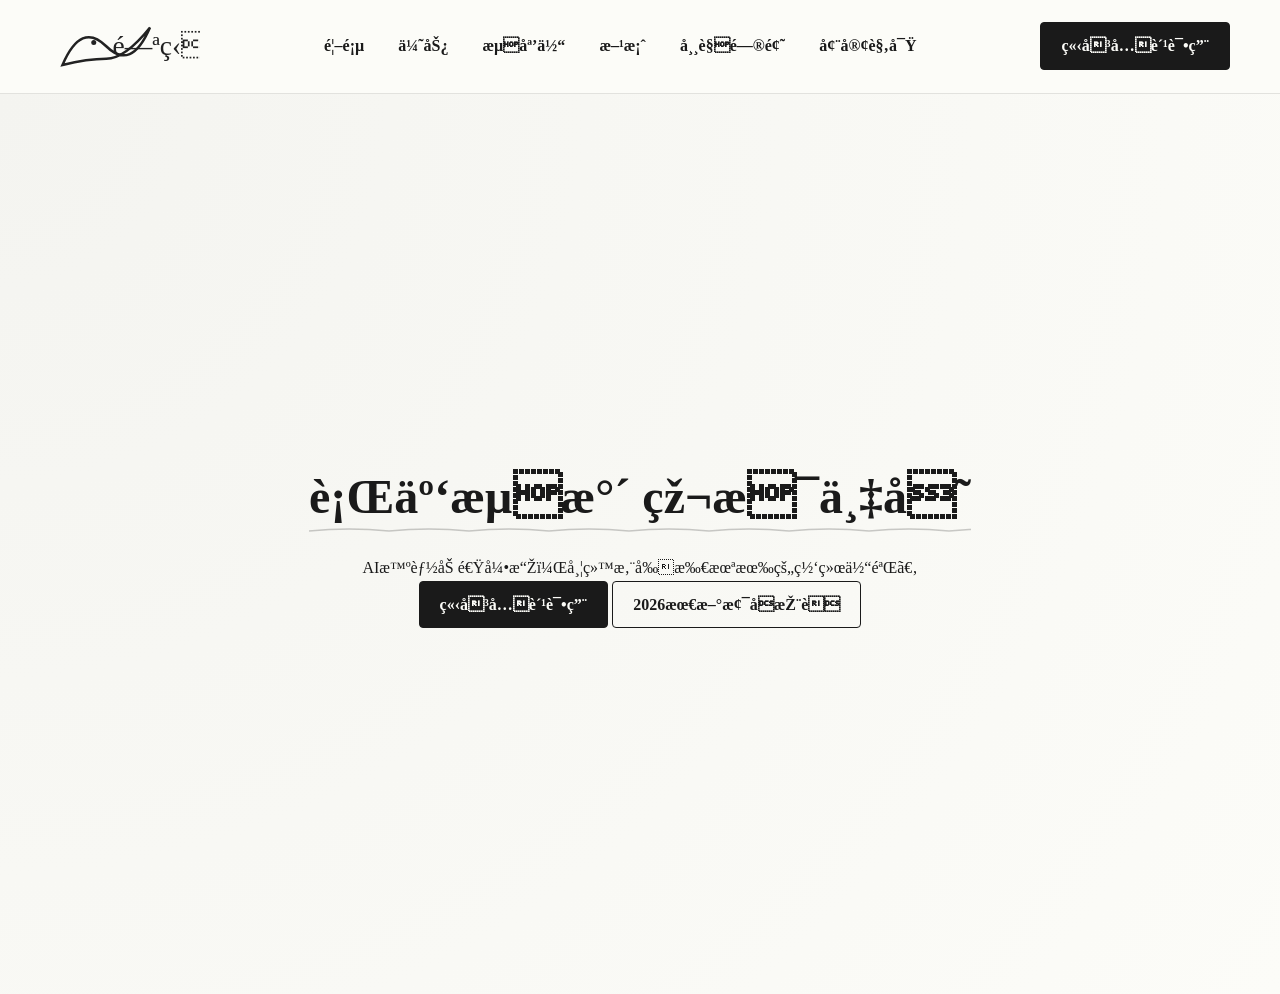
==== index.html @ aa559564 "Initial commit for shanhucloud.mom" ====
﻿<!DOCTYPE html>
<html lang="zh-CN">
<head>
    <meta charset="UTF-8">
    <meta name="viewport" content="width=device-width, initial-scale=1.0">
    <title>闪狐云 - 智能加速引擎 | 流媒体解锁与数字游民加速的高口碑机场</title>
    <meta name="description" content="闪狐云提供行云流水般的网络体验。作为高口碑机场，我们专注流媒体解锁与数字游民加速，融合水墨艺术风格，带来极简且稳定的智能加速服务。">
    <meta name="keywords" content="流媒体解锁, 数字游民加速, 高口碑机场, 闪狐云, AI智能加速, 网络加速器">
    <meta property="og:title" content="闪狐云 - 智能加速引擎 | 流媒体解锁与数字游民加速的高口碑机场">
    <meta property="og:description" content="闪狐云提供行云流水般的网络体验。专注流媒体解锁与数字游民加速，带来极简稳定的智能加速服务。">
    <meta property="og:type" content="website">
    <meta property="og:url" content="https://shanhucloud.mom/">
    <meta property="og:site_name" content="闪狐云">
    <link rel="stylesheet" href="style.css">
    <script type="application/ld+json">
    {
      "@context": "https://schema.org",
      "@type": "Product",
      "name": "闪狐云 - 智能加速引擎",
      "description": "行云流水般的网络体验，专注流媒体解锁与数字游民加速的高口碑机场。",
      "brand": {
        "@type": "Brand",
        "name": "闪狐云"
      },
      "offers": {
        "@type": "AggregateOffer",
        "lowPrice": "15.00",
        "highPrice": "50.00",
        "priceCurrency": "CNY"
      }
    }
    </script>
</head>
<body>
    <header class="sticky-nav">
        <div class="logo">
            <svg viewBox="0 0 120 50" class="ink-logo" xmlns="http://www.w3.org/2000/svg" role="img" aria-label="闪狐云 Logo">
                <path d="M10,40 Q25,5 45,25 T80,10 Q60,35 45,35 T10,40 Z" fill="none" stroke="#222" stroke-width="2" class="brush-stroke"/>
                <circle cx="35" cy="22" r="2" fill="#222"/>
                <text x="50" y="32" font-family="'STZhongsong', serif" font-size="22" fill="#222">é—ªç‹äº‘</text>
            </svg>
        </div>
        <nav>
            <a href="#hero">é¦–é¡µ</a>
            <a href="#advantages">ä¼˜åŠ¿</a>
            <a href="#streaming">æµåª’ä½“</a>
            <a href="#pricing">æ–¹æ¡ˆ</a>
            <a href="#faq">å¸¸è§é—®é¢˜</a>
            <a href="blog.html">å¢¨å®¢è§‚å¯Ÿ</a>
        </nav>
        <a href="https://ww012.twilightaff.com/#/?code=A56DH1Af" rel="nofollow" target="_blank" class="btn primary-btn">ç«‹å³å…è´¹è¯•ç”¨</a>
    </header>

    <main class="scroll-container">
        <section id="hero" class="scroll-section ink-bg-1">
            <div class="content">
                <h1 class="ink-title">è¡Œäº‘æµæ°´ çž¬æ¯ä¸‡å˜</h1>
                <p>AIæ™ºèƒ½åŠ é€Ÿå¼•æ“Žï¼Œå¸¦ç»™æ‚¨å‰æ‰€æœªæœ‰çš„ç½‘ç»œä½“éªŒã€‚</p>
                <div class="hero-actions">
                    <a href="https://ww012.twilightaff.com/#/?code=A56DH1Af" rel="nofollow" target="_blank" class="btn primary-btn large">ç«‹å³å…è´¹è¯•ç”¨</a>
                    <a href="https://tizilab.net/" target="_blank" class="btn outline-btn">2026æœ€æ–°æ¢¯å­æŽ¨è</a>
                </div>
            </div>
        </section>

        <section id="advantages" class="scroll-section">
            <h2 class="ink-title">æ ¸å¿ƒä¼˜åŠ¿</h2>
            <div class="card-grid">
                <div class="card">
                    <svg viewBox="0 0 24 24" class="ink-icon" role="img" aria-label="核心优势图标"><path d="M12 2 L22 20 L2 20 Z" fill="none" stroke="#222" stroke-width="1.5"/></svg>
                    <h3>AIæ™ºèƒ½åŠ é€Ÿå¼•æ“Ž</h3>
                    <p>åŠ¨æ€è·¯ç”±ï¼Œæ™ºèƒ½é¿å µï¼Œå¦‚æ°´é“¶æ³»åœ°èˆ¬æµç•…ã€‚</p>
                </div>
                <div class="card">
                    <svg viewBox="0 0 24 24" class="ink-icon" role="img" aria-label="稳定连接图标"><path d="M12 22 C6 22 2 17 2 12 C2 7 6 2 12 2 C18 2 22 7 22 12" fill="none" stroke="#222" stroke-width="1.5"/></svg>
                    <h3>åšå¦‚ç£çŸ³çš„ç¨³å®šè¿žæŽ¥</h3>
                    <p>å¤šèŠ‚ç‚¹å†—ä½™ï¼Œæ— æƒ§é£Žæµªï¼Œæ—¶åˆ»åœ¨çº¿ã€‚</p>
                </div>
                <div class="card">
                    <svg viewBox="0 0 24 24" class="ink-icon" role="img" aria-label="极简无痕图标"><path d="M4 4 L20 20 M20 4 L4 20" fill="none" stroke="#222" stroke-width="1.5"/></svg>
                    <h3>æžç®€æ— ç—•</h3>
                    <p>åŒ–ç¹ä¸ºç®€ï¼Œæ— éœ€ç¹çé…ç½®ï¼Œä¸€é”®å¯ç¨‹ã€‚</p>
                </div>
            </div>
        </section>

        <section id="streaming" class="scroll-section ink-bg-2">
            <h2 class="ink-title">æµåª’ä½“ä¸ŽAIæ”¯æŒ</h2>
            <div class="card-grid">
                <div class="card"><h3>é«˜æ¸…æµåª’ä½“è§£é”</h3><p>4Kç§’å¼€ï¼Œæ”¯æŒå…¨çƒä¸»æµè§†é¢‘å¹³å°ï¼Œä¸æ»‘æ— å¡é¡¿ã€‚</p></div>
                <div class="card"><h3>AIGC æžé€Ÿå“åº”</h3><p>ä¸“çº¿ç›´è¾¾ ChatGPT / Midjourneyï¼Œåˆ›ä½œå¿«äººä¸€æ­¥ã€‚</p></div>
                <div class="card"><h3>ä½Žå»¶è¿Ÿç”µç«žç½‘ç»œ</h3><p>UDPè½¬å‘ä¼˜åŒ–ï¼Œä¸ºæ‚¨æä¾›æžè‡´ç«žæŠ€ä½“éªŒã€‚</p></div>
            </div>
        </section>

        <section id="pricing" class="scroll-section">
            <h2 class="ink-title">æ–¹æ¡ˆä¸Žä»·æ ¼</h2>
            <div class="pricing-table">
                <div class="price-col">
                    <h3>è½»é‡å¦‚é£Ž</h3>
                    <div class="price">Â¥15<span>/æœˆ</span></div>
                    <ul><li>100GB æµé‡</li><li>åŸºç¡€èŠ‚ç‚¹</li><li>2å°è®¾å¤‡</li></ul>
                    <a href="https://ww012.twilightaff.com/#/?code=A56DH1Af" rel="nofollow" target="_blank" class="btn outline-btn">é€‰æ‹©æ­¤æ–¹æ¡ˆ</a>
                </div>
                <div class="price-col featured">
                    <h3>è¡Œäº‘æµæ°´</h3>
                    <div class="price">Â¥25<span>/æœˆ</span></div>
                    <ul><li>300GB æµé‡</li><li>AIåŠ é€Ÿå¼•æ“Ž</li><li>5å°è®¾å¤‡</li></ul>
                    <a href="https://ww012.twilightaff.com/#/?code=A56DH1Af" rel="nofollow" target="_blank" class="btn primary-btn">é€‰æ‹©æ­¤æ–¹æ¡ˆ</a>
                </div>
                <div class="price-col">
                    <h3>åšå¦‚ç£çŸ³</h3>
                    <div class="price">Â¥50<span>/æœˆ</span></div>
                    <ul><li>æ— é™æµé‡</li><li>ä¸“çº¿ç›´è¾¾</li><li>10å°è®¾å¤‡</li></ul>
                    <a href="https://ww012.twilightaff.com/#/?code=A56DH1Af" rel="nofollow" target="_blank" class="btn outline-btn">é€‰æ‹©æ­¤æ–¹æ¡ˆ</a>
                </div>
            </div>
        </section>

        <section id="faq" class="scroll-section ink-bg-1">
            <h2 class="ink-title">å¸¸è§é—®é¢˜</h2>
            <div class="faq-list">
                <div class="faq-item">
                    <h4>æ”¯æŒå“ªäº›è®¾å¤‡ï¼Ÿ</h4><p>å…¨å¹³å°æ”¯æŒï¼ŒåŒ…æ‹¬ Windows, macOS, iOS, Android ç­‰ã€‚</p>
                </div>
                <div class="faq-item">
                    <h4>æ˜¯å¦æä¾›é€€æ¬¾ï¼Ÿ</h4><p>æˆ‘ä»¬æä¾›3å¤©æ— ç†ç”±é€€æ¬¾ï¼Œè®©æ‚¨æ— å¿§ä½“éªŒã€‚</p>
                </div>
                <div class="faq-item">
                    <h4>è¿žæŽ¥ä¸ç¨³å®šæ€Žä¹ˆåŠžï¼Ÿ</h4><p>AIæ™ºèƒ½åŠ é€Ÿå¼•æ“Žä¼šè‡ªåŠ¨ä¸ºæ‚¨åˆ‡æ¢è‡³æœ€ä½³è·¯çº¿ã€‚</p>
                </div>
            </div>
        </section>

        <section id="testimonials" class="scroll-section">
            <h2 class="ink-title">ç”¨æˆ·è¯„ä»·</h2>
            <div class="card-grid">
                <div class="card"><p>"å¦‚è¯—å¦‚ç”»çš„ä½“éªŒï¼Œç½‘é€Ÿå¿«å¾—åƒé£žä¸€æ ·ã€‚"</p><span>- æŽå…ˆç”Ÿ</span></div>
                <div class="card"><p>"çœ‹è§†é¢‘ä¸å†å¡é¡¿ï¼Œåšå¦‚ç£çŸ³çš„ç¨³å®šã€‚"</p><span>- çŽ‹å¥³å£«</span></div>
                <div class="card"><p>"æ°´å¢¨é£Žçš„ç•Œé¢è®©äººå¿ƒç”Ÿå®é™ï¼Œéžå¸¸æ£’çš„è®¾è®¡ã€‚"</p><span>- å¼ å¼€å‘è€…</span></div>
            </div>
        </section>

        <footer class="scroll-section footer">
            <nav class="footer-nav">
                <a href="sitemap.html">ç½‘ç«™åœ°å›¾</a>
                <a href="about.html">å…³äºŽæˆ‘ä»¬</a>
                <a href="terms.html">æœåŠ¡æ¡æ¬¾</a>
                <a href="privacy.html">éšç§æ”¿ç­–</a>
            </nav>
            <p class="copyright">Â© 2026 é—ªç‹äº‘. All rights reserved.</p>
        </footer>
    </main>
</body>
</html>
---- style.css ----
:root {
    --ink-black: #1a1a1a;
    --ink-gray: #4a4a4a;
    --ink-light: #f4f4f0;
    --paper: #fcfcf8;
    --accent: #5e1313;
}
* { margin: 0; padding: 0; box-sizing: border-box; }
body {
    font-family: "STZhongsong", "SimSun", serif;
    background-color: var(--paper);
    color: var(--ink-black);
    line-height: 1.6;
    overflow-x: hidden;
}
.sticky-nav {
    position: sticky;
    top: 0;
    z-index: 1000;
    display: flex;
    justify-content: space-between;
    align-items: center;
    padding: 15px 50px;
    background: rgba(252, 252, 248, 0.9);
    backdrop-filter: blur(10px);
    border-bottom: 1px solid rgba(0,0,0,0.1);
}
.sticky-nav nav a {
    margin: 0 15px;
    text-decoration: none;
    color: var(--ink-black);
    font-weight: bold;
    position: relative;
}
.btn {
    text-decoration: none;
    padding: 10px 20px;
    border-radius: 4px;
    display: inline-block;
    transition: all 0.3s ease;
    font-weight: bold;
}
.primary-btn {
    background: var(--ink-black);
    color: var(--paper);
    border: 1px solid var(--ink-black);
}
.primary-btn:hover { background: var(--accent); border-color: var(--accent); }
.outline-btn {
    background: transparent;
    color: var(--ink-black);
    border: 1px solid var(--ink-black);
}
.outline-btn:hover { background: var(--ink-light); }
.text-btn { color: var(--accent); text-decoration: underline; padding: 10px; }

/* Scroll Snapping Container */
.scroll-container {
    height: 100vh;
    overflow-y: scroll;
    scroll-snap-type: y mandatory;
}
.scroll-section {
    height: 100vh;
    scroll-snap-align: start;
    display: flex;
    flex-direction: column;
    justify-content: center;
    align-items: center;
    padding: 20px;
    text-align: center;
}

/* Typography & Theming */
.ink-title {
    font-size: 3rem;
    margin-bottom: 20px;
    position: relative;
    display: inline-block;
}
.ink-title::after {
    content: '';
    position: absolute;
    bottom: 0; left: 0; width: 100%; height: 8px;
    background: url('data:image/svg+xml;utf8,<svg viewBox="0 0 100 10" xmlns="http://www.w3.org/2000/svg"><path d="M0,5 Q50,0 100,5" stroke="rgba(0,0,0,0.2)" stroke-width="2" fill="none"/></svg>');
}
.ink-bg-1 { background: radial-gradient(circle at top left, var(--ink-light), var(--paper)); }
.ink-bg-2 { background: radial-gradient(circle at bottom right, #eaeaea, var(--paper)); }

/* Grid Layouts */
.card-grid {
    display: flex;
    gap: 30px;
    max-width: 1000px;
    margin-top: 40px;
}
.card {
    background: #fff;
    padding: 30px;
    border: 1px solid rgba(0,0,0,0.05);
    box-shadow: 2px 5px 15px rgba(0,0,0,0.03);
    flex: 1;
    position: relative;
    transition: transform 0.3s;
}
.card:hover { transform: translateY(-5px); }
.card h3 { margin: 15px 0; }
.ink-icon { width: 40px; height: 40px; }

/* Pricing */
.pricing-table { display: flex; gap: 20px; max-width: 900px; margin-top: 30px; }
.price-col {
    padding: 40px;
    background: #fff;
    border: 1px solid #ddd;
    flex: 1;
}
.price-col.featured { border: 2px solid var(--ink-black); transform: scale(1.05); }
.price-col ul { list-style: none; margin: 20px 0; padding: 0; }
.price-col ul li { margin-bottom: 10px; }
.price { font-size: 2.5rem; margin: 20px 0; font-weight: bold; }

/* FAQ */
.faq-list { max-width: 800px; text-align: left; margin-top: 30px; width: 100%; }
.faq-item { margin-bottom: 20px; border-bottom: 1px dashed #ccc; padding-bottom: 10px; }
.faq-item h4 { font-size: 1.2rem; margin-bottom: 5px; }

/* Footer */
.footer {
    height: 30vh;
    background: var(--ink-black);
    color: var(--paper);
}
.footer-nav a {
    color: var(--paper);
    margin: 0 15px;
    text-decoration: none;
}
.copyright { margin-top: 20px; font-size: 0.9rem; opacity: 0.7; }

.logo svg { width: 150px; height: auto; display: block; }


.seo-article a,
.seo-article a:visited {
    color: #8b0000;
}

/* Blog specific */
.blog-grid {
    display: grid;
    grid-template-columns: repeat(auto-fit, minmax(300px, 1fr));
    gap: 30px;
    max-width: 1200px;
    margin-top: 40px;
    width: 100%;
}
.blog-card {
    border: 1px solid var(--ink-black); /* outline borders */
    background: url('data:image/svg+xml;utf8,<svg viewBox="0 0 100 100" xmlns="http://www.w3.org/2000/svg"><filter id="noise"><feTurbulence type="fractalNoise" baseFrequency="0.01" numOctaves="3" stitchTiles="stitch"/></filter><rect width="100%" height="100%" filter="url(%23noise)" opacity="0.05"/></svg>'), #fff; /* watercolor texture */
    display: flex;
    flex-direction: column;
    justify-content: space-between;
    text-align: left;
}
.blog-card p {
    flex-grow: 1;
    margin-bottom: 20px;
}

/* SEO Article */
.article-container {
    padding: 100px 20px 50px;
    max-width: 900px;
    margin: 0 auto;
    min-height: calc(100vh - 30vh);
}
.seo-article {
    background: url('data:image/svg+xml;utf8,<svg viewBox="0 0 100 100" xmlns="http://www.w3.org/2000/svg"><filter id="noise"><feTurbulence type="fractalNoise" baseFrequency="0.01" numOctaves="3" stitchTiles="stitch"/></filter><rect width="100%" height="100%" filter="url(%23noise)" opacity="0.05"/></svg>'), #fff;
    padding: 50px;
    border: 1px solid var(--ink-black);
    box-shadow: 2px 5px 15px rgba(0,0,0,0.03);
    font-size: 1.1rem;
    line-height: 2;
    color: var(--ink-black);
}
.seo-article h1, .seo-article h2, .seo-article h3 {
    margin-top: 1.8em;
    margin-bottom: 0.8em;
    font-family: "STZhongsong", "SimSun", serif;
}
.seo-article h1 {
    font-size: 2.2rem;
    text-align: center;
    position: relative;
    padding-bottom: 20px;
    margin-bottom: 40px;
    margin-top: 0;
}
.seo-article h1::after {
    content: '';
    position: absolute;
    bottom: 0; left: 20%; width: 60%; height: 6px;
    background: url('data:image/svg+xml;utf8,<svg viewBox="0 0 100 10" xmlns="http://www.w3.org/2000/svg"><path d="M0,5 Q50,0 100,5" stroke="rgba(0,0,0,0.2)" stroke-width="2" fill="none"/></svg>');
}
.seo-article p {
    margin-bottom: 1.2em;
    text-align: justify;
}

/* Global Link Override to prevent default browser blue/purple */
a { color: #8b0000; text-decoration: none; }
a:visited { color: inherit; }
a:hover { filter: brightness(1.2); }


/* Universal Mobile Nav Fix */
@media (max-width: 991px) {
    header, .top-header, .sticky-nav {
        flex-direction: column !important;
        height: auto !important;
        padding: 15px 10px !important;
    }
    .main-nav, nav, .nav-links, .nav-links ul, nav ul {
        display: flex !important;
        flex-wrap: wrap !important;
        justify-content: center !important;
        gap: 12px !important;
        width: 100% !important;
        margin: 10px 0 !important;
        padding: 0 !important;
    }
    .main-nav a, nav a, .nav-links a {
        font-size: 0.95rem !important;
        padding: 5px !important;
        margin: 0 !important;
    }
    .cta-btn, .nav-cta, .btn, .primary-btn, .primary-cta {
        margin-top: 5px !important;
        width: auto !important;
    }
}
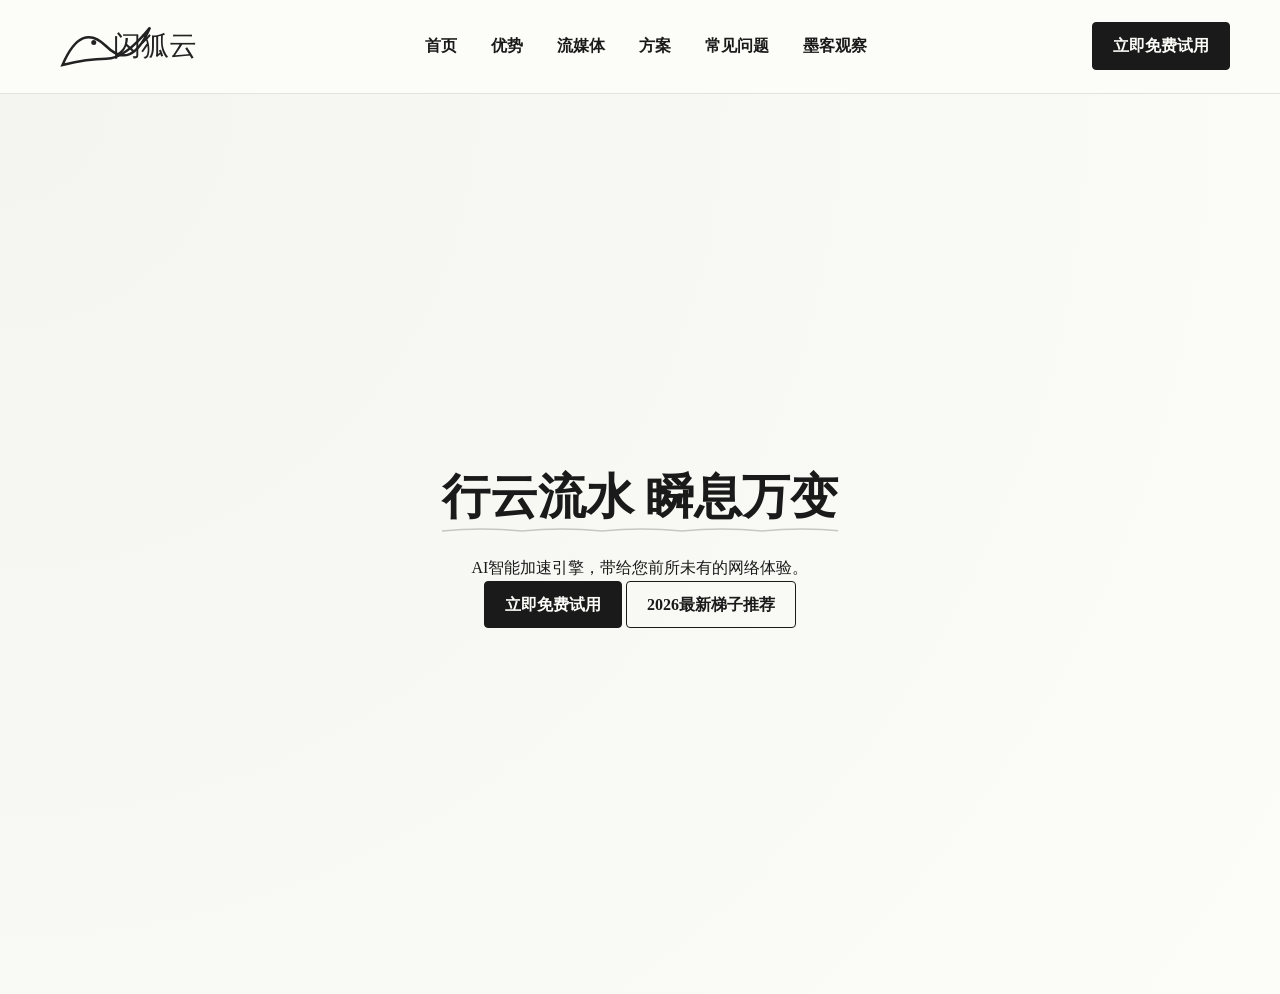
==== commit ec1dc524: "Fix UTF-8 Encoding issue" ====
--- a/index.html
+++ b/index.html
@@ -37,118 +37,118 @@
             <svg viewBox="0 0 120 50" class="ink-logo" xmlns="http://www.w3.org/2000/svg" role="img" aria-label="闪狐云 Logo">
                 <path d="M10,40 Q25,5 45,25 T80,10 Q60,35 45,35 T10,40 Z" fill="none" stroke="#222" stroke-width="2" class="brush-stroke"/>
                 <circle cx="35" cy="22" r="2" fill="#222"/>
-                <text x="50" y="32" font-family="'STZhongsong', serif" font-size="22" fill="#222">é—ªç‹äº‘</text>
+                <text x="50" y="32" font-family="'STZhongsong', serif" font-size="22" fill="#222">闪狐云</text>
             </svg>
         </div>
         <nav>
-            <a href="#hero">é¦–é¡µ</a>
-            <a href="#advantages">ä¼˜åŠ¿</a>
-            <a href="#streaming">æµåª’ä½“</a>
-            <a href="#pricing">æ–¹æ¡ˆ</a>
-            <a href="#faq">å¸¸è§é—®é¢˜</a>
-            <a href="blog.html">å¢¨å®¢è§‚å¯Ÿ</a>
+            <a href="#hero">首页</a>
+            <a href="#advantages">优势</a>
+            <a href="#streaming">流媒体</a>
+            <a href="#pricing">方案</a>
+            <a href="#faq">常见问题</a>
+            <a href="blog.html">墨客观察</a>
         </nav>
-        <a href="https://ww012.twilightaff.com/#/?code=A56DH1Af" rel="nofollow" target="_blank" class="btn primary-btn">ç«‹å³å…è´¹è¯•ç”¨</a>
+        <a href="https://ww012.twilightaff.com/#/?code=A56DH1Af" rel="nofollow" target="_blank" class="btn primary-btn">立即免费试用</a>
     </header>
 
     <main class="scroll-container">
         <section id="hero" class="scroll-section ink-bg-1">
             <div class="content">
-                <h1 class="ink-title">è¡Œäº‘æµæ°´ çž¬æ¯ä¸‡å˜</h1>
-                <p>AIæ™ºèƒ½åŠ é€Ÿå¼•æ“Žï¼Œå¸¦ç»™æ‚¨å‰æ‰€æœªæœ‰çš„ç½‘ç»œä½“éªŒã€‚</p>
+                <h1 class="ink-title">行云流水 瞬息万变</h1>
+                <p>AI智能加速引擎，带给您前所未有的网络体验。</p>
                 <div class="hero-actions">
-                    <a href="https://ww012.twilightaff.com/#/?code=A56DH1Af" rel="nofollow" target="_blank" class="btn primary-btn large">ç«‹å³å…è´¹è¯•ç”¨</a>
-                    <a href="https://tizilab.net/" target="_blank" class="btn outline-btn">2026æœ€æ–°æ¢¯å­æŽ¨è</a>
+                    <a href="https://ww012.twilightaff.com/#/?code=A56DH1Af" rel="nofollow" target="_blank" class="btn primary-btn large">立即免费试用</a>
+                    <a href="https://tizilab.net/" target="_blank" class="btn outline-btn">2026最新梯子推荐</a>
                 </div>
             </div>
         </section>
 
         <section id="advantages" class="scroll-section">
-            <h2 class="ink-title">æ ¸å¿ƒä¼˜åŠ¿</h2>
+            <h2 class="ink-title">核心优势</h2>
             <div class="card-grid">
                 <div class="card">
                     <svg viewBox="0 0 24 24" class="ink-icon" role="img" aria-label="核心优势图标"><path d="M12 2 L22 20 L2 20 Z" fill="none" stroke="#222" stroke-width="1.5"/></svg>
-                    <h3>AIæ™ºèƒ½åŠ é€Ÿå¼•æ“Ž</h3>
-                    <p>åŠ¨æ€è·¯ç”±ï¼Œæ™ºèƒ½é¿å µï¼Œå¦‚æ°´é“¶æ³»åœ°èˆ¬æµç•…ã€‚</p>
+                    <h3>AI智能加速引擎</h3>
+                    <p>动态路由，智能避堵，如水银泻地般流畅。</p>
                 </div>
                 <div class="card">
                     <svg viewBox="0 0 24 24" class="ink-icon" role="img" aria-label="稳定连接图标"><path d="M12 22 C6 22 2 17 2 12 C2 7 6 2 12 2 C18 2 22 7 22 12" fill="none" stroke="#222" stroke-width="1.5"/></svg>
-                    <h3>åšå¦‚ç£çŸ³çš„ç¨³å®šè¿žæŽ¥</h3>
-                    <p>å¤šèŠ‚ç‚¹å†—ä½™ï¼Œæ— æƒ§é£Žæµªï¼Œæ—¶åˆ»åœ¨çº¿ã€‚</p>
+                    <h3>坚如磐石的稳定连接</h3>
+                    <p>多节点冗余，无惧风浪，时刻在线。</p>
                 </div>
                 <div class="card">
                     <svg viewBox="0 0 24 24" class="ink-icon" role="img" aria-label="极简无痕图标"><path d="M4 4 L20 20 M20 4 L4 20" fill="none" stroke="#222" stroke-width="1.5"/></svg>
-                    <h3>æžç®€æ— ç—•</h3>
-                    <p>åŒ–ç¹ä¸ºç®€ï¼Œæ— éœ€ç¹çé…ç½®ï¼Œä¸€é”®å¯ç¨‹ã€‚</p>
+                    <h3>极简无痕</h3>
+                    <p>化繁为简，无需繁琐配置，一键启程。</p>
                 </div>
             </div>
         </section>
 
         <section id="streaming" class="scroll-section ink-bg-2">
-            <h2 class="ink-title">æµåª’ä½“ä¸ŽAIæ”¯æŒ</h2>
+            <h2 class="ink-title">流媒体与AI支持</h2>
             <div class="card-grid">
-                <div class="card"><h3>é«˜æ¸…æµåª’ä½“è§£é”</h3><p>4Kç§’å¼€ï¼Œæ”¯æŒå…¨çƒä¸»æµè§†é¢‘å¹³å°ï¼Œä¸æ»‘æ— å¡é¡¿ã€‚</p></div>
-                <div class="card"><h3>AIGC æžé€Ÿå“åº”</h3><p>ä¸“çº¿ç›´è¾¾ ChatGPT / Midjourneyï¼Œåˆ›ä½œå¿«äººä¸€æ­¥ã€‚</p></div>
-                <div class="card"><h3>ä½Žå»¶è¿Ÿç”µç«žç½‘ç»œ</h3><p>UDPè½¬å‘ä¼˜åŒ–ï¼Œä¸ºæ‚¨æä¾›æžè‡´ç«žæŠ€ä½“éªŒã€‚</p></div>
+                <div class="card"><h3>高清流媒体解锁</h3><p>4K秒开，支持全球主流视频平台，丝滑无卡顿。</p></div>
+                <div class="card"><h3>AIGC 极速响应</h3><p>专线直达 ChatGPT / Midjourney，创作快人一步。</p></div>
+                <div class="card"><h3>低延迟电竞网络</h3><p>UDP转发优化，为您提供极致竞技体验。</p></div>
             </div>
         </section>
 
         <section id="pricing" class="scroll-section">
-            <h2 class="ink-title">æ–¹æ¡ˆä¸Žä»·æ ¼</h2>
+            <h2 class="ink-title">方案与价格</h2>
             <div class="pricing-table">
                 <div class="price-col">
-                    <h3>è½»é‡å¦‚é£Ž</h3>
-                    <div class="price">Â¥15<span>/æœˆ</span></div>
-                    <ul><li>100GB æµé‡</li><li>åŸºç¡€èŠ‚ç‚¹</li><li>2å°è®¾å¤‡</li></ul>
-                    <a href="https://ww012.twilightaff.com/#/?code=A56DH1Af" rel="nofollow" target="_blank" class="btn outline-btn">é€‰æ‹©æ­¤æ–¹æ¡ˆ</a>
+                    <h3>轻量如风</h3>
+                    <div class="price">¥15<span>/月</span></div>
+                    <ul><li>100GB 流量</li><li>基础节点</li><li>2台设备</li></ul>
+                    <a href="https://ww012.twilightaff.com/#/?code=A56DH1Af" rel="nofollow" target="_blank" class="btn outline-btn">选择此方案</a>
                 </div>
                 <div class="price-col featured">
-                    <h3>è¡Œäº‘æµæ°´</h3>
-                    <div class="price">Â¥25<span>/æœˆ</span></div>
-                    <ul><li>300GB æµé‡</li><li>AIåŠ é€Ÿå¼•æ“Ž</li><li>5å°è®¾å¤‡</li></ul>
-                    <a href="https://ww012.twilightaff.com/#/?code=A56DH1Af" rel="nofollow" target="_blank" class="btn primary-btn">é€‰æ‹©æ­¤æ–¹æ¡ˆ</a>
+                    <h3>行云流水</h3>
+                    <div class="price">¥25<span>/月</span></div>
+                    <ul><li>300GB 流量</li><li>AI加速引擎</li><li>5台设备</li></ul>
+                    <a href="https://ww012.twilightaff.com/#/?code=A56DH1Af" rel="nofollow" target="_blank" class="btn primary-btn">选择此方案</a>
                 </div>
                 <div class="price-col">
-                    <h3>åšå¦‚ç£çŸ³</h3>
-                    <div class="price">Â¥50<span>/æœˆ</span></div>
-                    <ul><li>æ— é™æµé‡</li><li>ä¸“çº¿ç›´è¾¾</li><li>10å°è®¾å¤‡</li></ul>
-                    <a href="https://ww012.twilightaff.com/#/?code=A56DH1Af" rel="nofollow" target="_blank" class="btn outline-btn">é€‰æ‹©æ­¤æ–¹æ¡ˆ</a>
+                    <h3>坚如磐石</h3>
+                    <div class="price">¥50<span>/月</span></div>
+                    <ul><li>无限流量</li><li>专线直达</li><li>10台设备</li></ul>
+                    <a href="https://ww012.twilightaff.com/#/?code=A56DH1Af" rel="nofollow" target="_blank" class="btn outline-btn">选择此方案</a>
                 </div>
             </div>
         </section>
 
         <section id="faq" class="scroll-section ink-bg-1">
-            <h2 class="ink-title">å¸¸è§é—®é¢˜</h2>
+            <h2 class="ink-title">常见问题</h2>
             <div class="faq-list">
                 <div class="faq-item">
-                    <h4>æ”¯æŒå“ªäº›è®¾å¤‡ï¼Ÿ</h4><p>å…¨å¹³å°æ”¯æŒï¼ŒåŒ…æ‹¬ Windows, macOS, iOS, Android ç­‰ã€‚</p>
+                    <h4>支持哪些设备？</h4><p>全平台支持，包括 Windows, macOS, iOS, Android 等。</p>
                 </div>
                 <div class="faq-item">
-                    <h4>æ˜¯å¦æä¾›é€€æ¬¾ï¼Ÿ</h4><p>æˆ‘ä»¬æä¾›3å¤©æ— ç†ç”±é€€æ¬¾ï¼Œè®©æ‚¨æ— å¿§ä½“éªŒã€‚</p>
+                    <h4>是否提供退款？</h4><p>我们提供3天无理由退款，让您无忧体验。</p>
                 </div>
                 <div class="faq-item">
-                    <h4>è¿žæŽ¥ä¸ç¨³å®šæ€Žä¹ˆåŠžï¼Ÿ</h4><p>AIæ™ºèƒ½åŠ é€Ÿå¼•æ“Žä¼šè‡ªåŠ¨ä¸ºæ‚¨åˆ‡æ¢è‡³æœ€ä½³è·¯çº¿ã€‚</p>
+                    <h4>连接不稳定怎么办？</h4><p>AI智能加速引擎会自动为您切换至最佳路线。</p>
                 </div>
             </div>
         </section>
 
         <section id="testimonials" class="scroll-section">
-            <h2 class="ink-title">ç”¨æˆ·è¯„ä»·</h2>
+            <h2 class="ink-title">用户评价</h2>
             <div class="card-grid">
-                <div class="card"><p>"å¦‚è¯—å¦‚ç”»çš„ä½“éªŒï¼Œç½‘é€Ÿå¿«å¾—åƒé£žä¸€æ ·ã€‚"</p><span>- æŽå…ˆç”Ÿ</span></div>
-                <div class="card"><p>"çœ‹è§†é¢‘ä¸å†å¡é¡¿ï¼Œåšå¦‚ç£çŸ³çš„ç¨³å®šã€‚"</p><span>- çŽ‹å¥³å£«</span></div>
-                <div class="card"><p>"æ°´å¢¨é£Žçš„ç•Œé¢è®©äººå¿ƒç”Ÿå®é™ï¼Œéžå¸¸æ£’çš„è®¾è®¡ã€‚"</p><span>- å¼ å¼€å‘è€…</span></div>
+                <div class="card"><p>"如诗如画的体验，网速快得像飞一样。"</p><span>- 李先生</span></div>
+                <div class="card"><p>"看视频不再卡顿，坚如磐石的稳定。"</p><span>- 王女士</span></div>
+                <div class="card"><p>"水墨风的界面让人心生宁静，非常棒的设计。"</p><span>- 张开发者</span></div>
             </div>
         </section>
 
         <footer class="scroll-section footer">
             <nav class="footer-nav">
-                <a href="sitemap.html">ç½‘ç«™åœ°å›¾</a>
-                <a href="about.html">å…³äºŽæˆ‘ä»¬</a>
-                <a href="terms.html">æœåŠ¡æ¡æ¬¾</a>
-                <a href="privacy.html">éšç§æ”¿ç­–</a>
+                <a href="sitemap.html">网站地图</a>
+                <a href="about.html">关于我们</a>
+                <a href="terms.html">服务条款</a>
+                <a href="privacy.html">隐私政策</a>
             </nav>
-            <p class="copyright">Â© 2026 é—ªç‹äº‘. All rights reserved.</p>
+            <p class="copyright">© 2026 闪狐云. All rights reserved.</p>
         </footer>
     </main>
 </body>
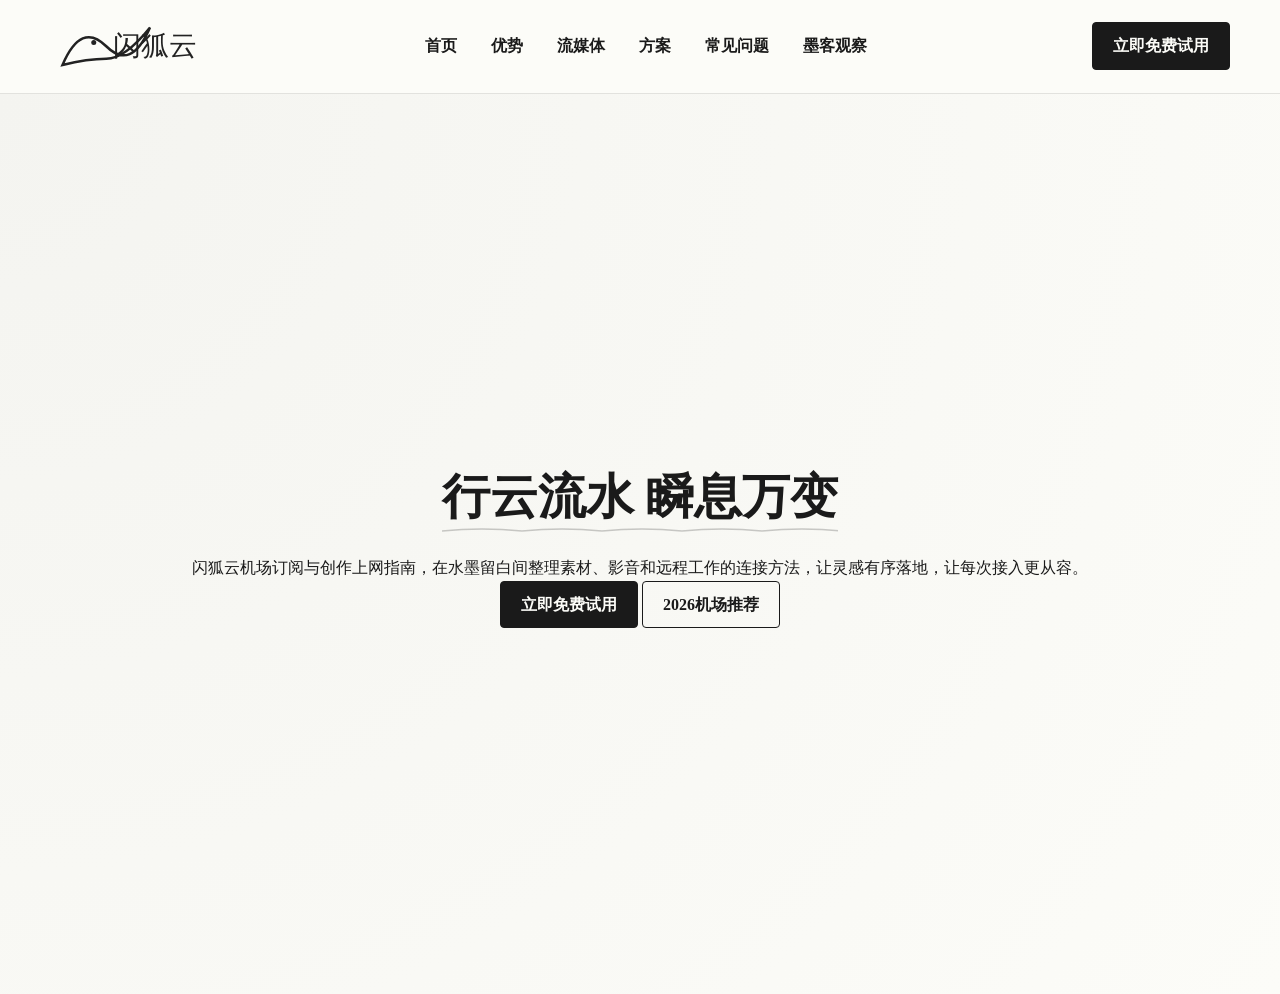
==== commit 92da7f54: "Improve practical airport guides and update recommendation links" ====
--- a/index.html
+++ b/index.html
@@ -3,11 +3,11 @@
 <head>
     <meta charset="UTF-8">
     <meta name="viewport" content="width=device-width, initial-scale=1.0">
-    <title>闪狐云 - 智能加速引擎 | 流媒体解锁与数字游民加速的高口碑机场</title>
-    <meta name="description" content="闪狐云提供行云流水般的网络体验。作为高口碑机场，我们专注流媒体解锁与数字游民加速，融合水墨艺术风格，带来极简且稳定的智能加速服务。">
+    <title>闪狐云机场｜水墨创作、影音与漫游连接指南</title>
+    <meta name="description" content="闪狐云机场订阅与创作上网指南，在水墨留白间整理素材、影音和远程工作的连接方法，让灵感有序落地，让每次接入更从容。">
     <meta name="keywords" content="流媒体解锁, 数字游民加速, 高口碑机场, 闪狐云, AI智能加速, 网络加速器">
-    <meta property="og:title" content="闪狐云 - 智能加速引擎 | 流媒体解锁与数字游民加速的高口碑机场">
-    <meta property="og:description" content="闪狐云提供行云流水般的网络体验。专注流媒体解锁与数字游民加速，带来极简稳定的智能加速服务。">
+    <meta property="og:title" content="闪狐云机场｜水墨创作、影音与漫游连接指南">
+    <meta property="og:description" content="闪狐云机场订阅与创作上网指南，在水墨留白间整理素材、影音和远程工作的连接方法，让灵感有序落地，让每次接入更从容。">
     <meta property="og:type" content="website">
     <meta property="og:url" content="https://shanhucloud.mom/">
     <meta property="og:site_name" content="闪狐云">
@@ -30,6 +30,7 @@
       }
     }
     </script>
+<link rel="canonical" href="https://shanhucloud.mom/">
 </head>
 <body>
     <header class="sticky-nav">
@@ -55,10 +56,10 @@
         <section id="hero" class="scroll-section ink-bg-1">
             <div class="content">
                 <h1 class="ink-title">行云流水 瞬息万变</h1>
-                <p>AI智能加速引擎，带给您前所未有的网络体验。</p>
+                <p>闪狐云机场订阅与创作上网指南，在水墨留白间整理素材、影音和远程工作的连接方法，让灵感有序落地，让每次接入更从容。</p>
                 <div class="hero-actions">
                     <a href="https://ww012.twilightaff.com/#/?code=A56DH1Af" rel="nofollow" target="_blank" class="btn primary-btn large">立即免费试用</a>
-                    <a href="https://tizilab.net/" target="_blank" class="btn outline-btn">2026最新梯子推荐</a>
+                    <a href="https://jichangtuijan.top/ranking/" target="_blank" class="btn outline-btn">2026机场推荐</a>
                 </div>
             </div>
         </section>
--- a/style.css
+++ b/style.css
@@ -1,4 +1,4 @@
-:root {
+﻿:root {
     --ink-black: #1a1a1a;
     --ink-gray: #4a4a4a;
     --ink-light: #f4f4f0;
@@ -42,7 +42,7 @@
 }
 .primary-btn {
     background: var(--ink-black);
-    color: var(--paper);
+    color: var(--paper) !important;
     border: 1px solid var(--ink-black);
 }
 .primary-btn:hover { background: var(--accent); border-color: var(--accent); }
@@ -210,7 +210,7 @@
 
 /* Global Link Override to prevent default browser blue/purple */
 a { color: #8b0000; text-decoration: none; }
-a:visited { color: inherit; }
+
 a:hover { filter: brightness(1.2); }
 
 
@@ -240,3 +240,5 @@
         width: auto !important;
     }
 }
+
+
